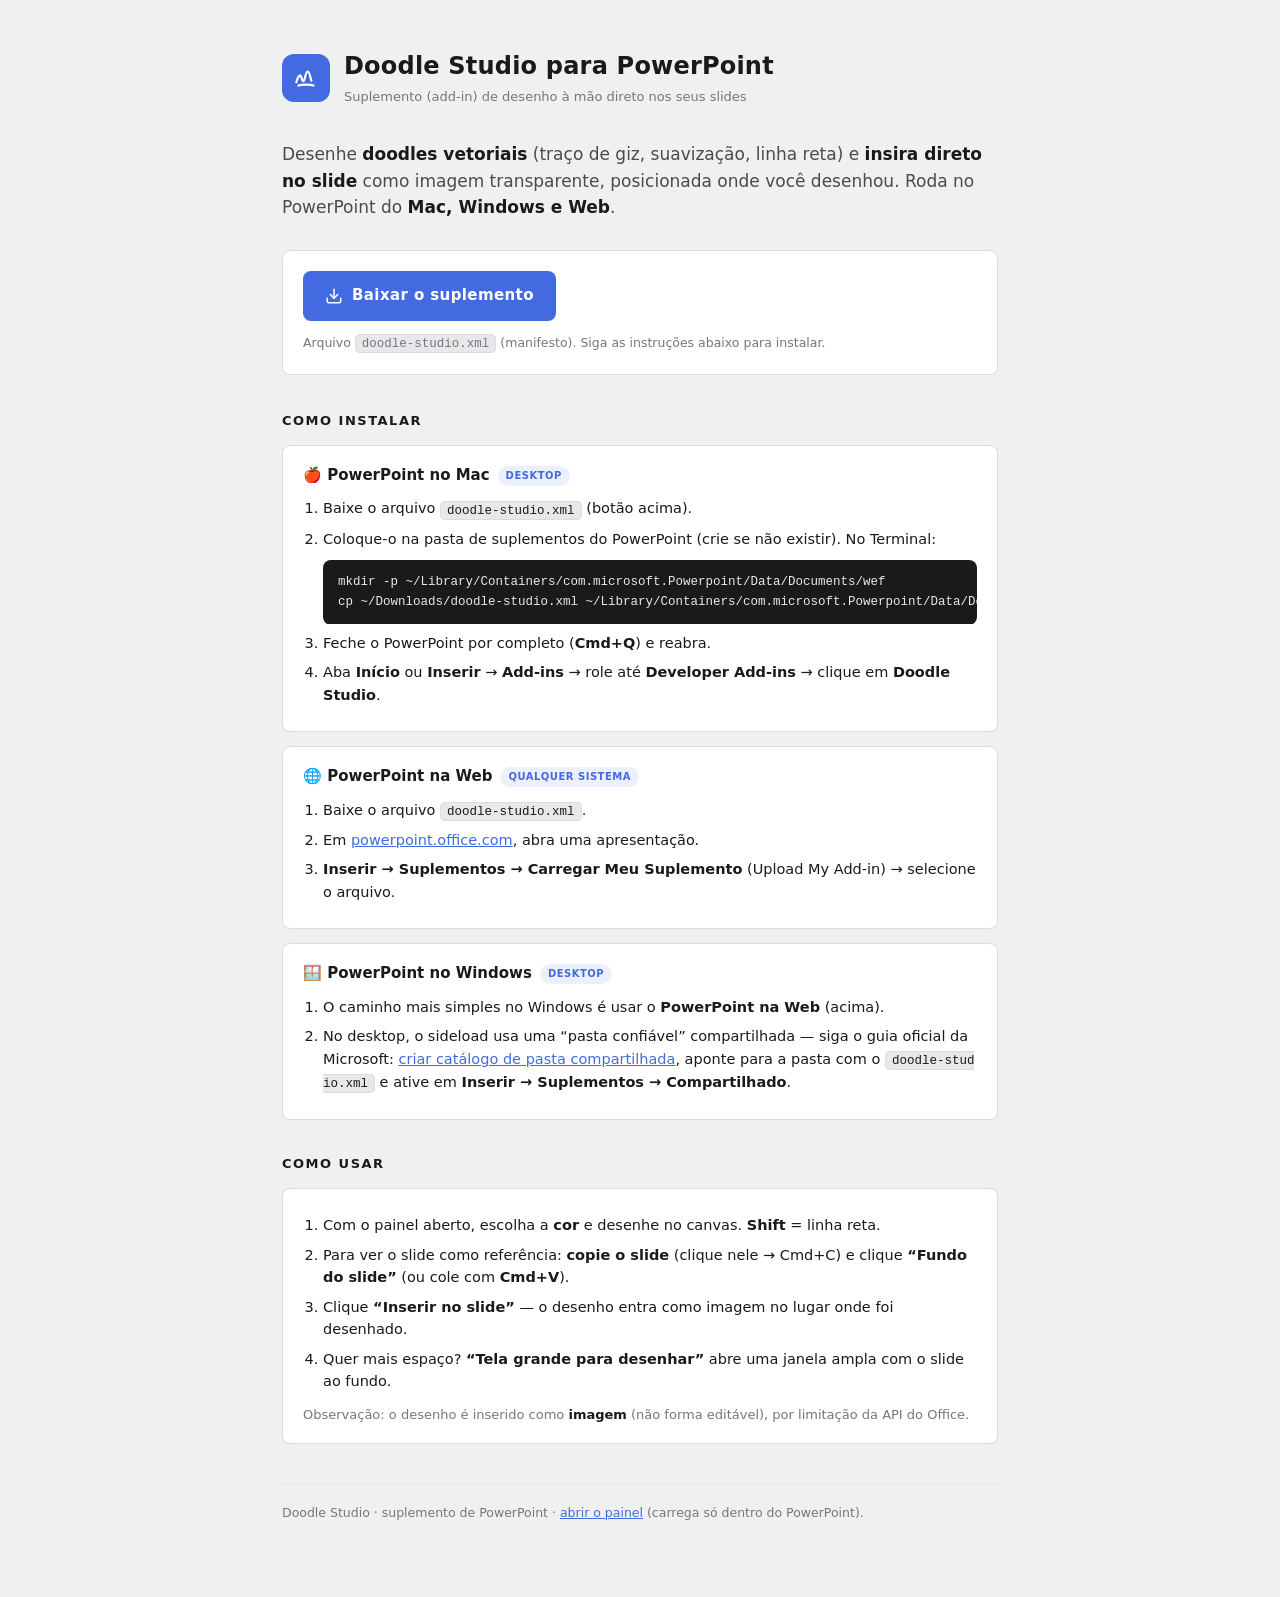
==== v3-powerpoint-addin/index.html @ b339f893 "feat(v3): web release (badge V3) + Doodle Studio PowerPoint add-in + landing Web: - v2.html badge at" ====
<!DOCTYPE html>
<html lang="pt-BR">
<head>
  <meta charset="UTF-8" />
  <meta name="viewport" content="width=device-width, initial-scale=1.0" />
  <title>Doodle Studio para PowerPoint — Instalar</title>
  <style>
    :root{
      --bg:#F0F0F1; --surface:#FFFFFF; --surface-2:#F2F2F4; --surface-3:#E8E8EB;
      --border:#DCDCDF; --border-2:#E6E6E9; --text:#1A1A1C; --muted:#76767C; --muted-2:#4A4A50;
      --accent:#436AE1; --accent-2:#5A7DE8; --accent-soft:rgba(67,106,225,.10); --radius:8px;
    }
    *{box-sizing:border-box;}
    body{margin:0;background:var(--bg);color:var(--text);
      font-family:ui-sans-serif,system-ui,-apple-system,"Segoe UI",Roboto,sans-serif;
      -webkit-font-smoothing:antialiased;line-height:1.55;}
    .wrap{max-width:760px;margin:0 auto;padding:48px 22px 80px;}
    header{display:flex;align-items:center;gap:14px;margin-bottom:34px;}
    .logo{width:48px;height:48px;border-radius:12px;background:var(--accent);color:#fff;display:grid;place-items:center;flex-shrink:0;}
    .logo svg{width:26px;height:26px;fill:none;stroke:currentColor;stroke-width:2;stroke-linecap:round;stroke-linejoin:round;}
    h1{margin:0;font-size:24px;font-weight:800;letter-spacing:.2px;}
    header p{margin:2px 0 0;color:var(--muted);font-size:13px;}
    .lead{font-size:17px;color:var(--muted-2);margin:0 0 30px;}
    .lead b{color:var(--text);}
    .cta{display:flex;flex-wrap:wrap;gap:12px;align-items:center;padding:20px;background:var(--surface);
      border:1px solid var(--border);border-radius:var(--radius);margin-bottom:36px;}
    .dl{display:inline-flex;align-items:center;gap:9px;background:var(--accent);color:#fff;text-decoration:none;
      font-weight:800;letter-spacing:.4px;padding:13px 22px;border-radius:var(--radius);font-size:15px;transition:background .12s;}
    .dl:hover{background:var(--accent-2);}
    .dl svg{width:18px;height:18px;fill:none;stroke:currentColor;stroke-width:2;stroke-linecap:round;stroke-linejoin:round;}
    .cta small{color:var(--muted);font-size:12.5px;}
    h2{font-size:13px;letter-spacing:1.5px;text-transform:uppercase;color:var(--text);margin:34px 0 14px;}
    .card{background:var(--surface);border:1px solid var(--border);border-radius:var(--radius);padding:18px 20px;margin-bottom:14px;}
    .card h3{margin:0 0 10px;font-size:15px;font-weight:800;display:flex;align-items:center;gap:8px;}
    .tag{font-size:10px;letter-spacing:.5px;text-transform:uppercase;font-weight:700;color:var(--accent);background:var(--accent-soft);padding:2px 8px;border-radius:999px;}
    ol{margin:0;padding-left:20px;}
    ol li{margin:7px 0;font-size:14.5px;}
    code{background:var(--surface-3);border:1px solid var(--border);border-radius:5px;padding:1.5px 6px;font-family:ui-monospace,Menlo,Consolas,monospace;font-size:12.5px;word-break:break-all;}
    pre{background:#1A1A1C;color:#E8E8EB;border-radius:var(--radius);padding:13px 15px;overflow:auto;font-size:12.5px;margin:10px 0 0;}
    .muted{color:var(--muted);font-size:13px;}
    a{color:var(--accent);}
    .steps b{color:var(--text);}
    footer{margin-top:40px;color:var(--muted);font-size:12.5px;border-top:1px solid var(--border-2);padding-top:18px;}
  </style>
</head>
<body>
  <div class="wrap">
    <header>
      <div class="logo" aria-hidden="true">
        <svg viewBox="0 0 24 24"><path d="M3 16c1.2-3.5 2-6.5 3.5-6.5S8 15 9.5 15s2-9 4-9 2.3 6 3.5 8.5"/><path d="M5 19c3-1.2 11-1.2 14 0"/></svg>
      </div>
      <div>
        <h1>Doodle Studio para PowerPoint</h1>
        <p>Suplemento (add-in) de desenho à mão direto nos seus slides</p>
      </div>
    </header>

    <p class="lead">Desenhe <b>doodles vetoriais</b> (traço de giz, suavização, linha reta) e <b>insira direto no slide</b> como imagem transparente, posicionada onde você desenhou. Roda no PowerPoint do <b>Mac, Windows e Web</b>.</p>

    <div class="cta">
      <a class="dl" href="manifest.xml" download="doodle-studio.xml">
        <svg viewBox="0 0 24 24"><path d="M21 15v4a2 2 0 0 1-2 2H5a2 2 0 0 1-2-2v-4"/><polyline points="7 10 12 15 17 10"/><line x1="12" y1="15" x2="12" y2="3"/></svg>
        Baixar o suplemento
      </a>
      <small>Arquivo <code>doodle-studio.xml</code> (manifesto). Siga as instruções abaixo para instalar.</small>
    </div>

    <h2>Como instalar</h2>

    <div class="card steps">
      <h3>🍎 PowerPoint no Mac <span class="tag">desktop</span></h3>
      <ol>
        <li>Baixe o arquivo <code>doodle-studio.xml</code> (botão acima).</li>
        <li>Coloque-o na pasta de suplementos do PowerPoint (crie se não existir). No Terminal:
          <pre>mkdir -p ~/Library/Containers/com.microsoft.Powerpoint/Data/Documents/wef
cp ~/Downloads/doodle-studio.xml ~/Library/Containers/com.microsoft.Powerpoint/Data/Documents/wef/</pre>
        </li>
        <li>Feche o PowerPoint por completo (<b>Cmd+Q</b>) e reabra.</li>
        <li>Aba <b>Início</b> ou <b>Inserir</b> → <b>Add-ins</b> → role até <b>Developer Add-ins</b> → clique em <b>Doodle Studio</b>.</li>
      </ol>
    </div>

    <div class="card steps">
      <h3>🌐 PowerPoint na Web <span class="tag">qualquer sistema</span></h3>
      <ol>
        <li>Baixe o arquivo <code>doodle-studio.xml</code>.</li>
        <li>Em <a href="https://powerpoint.office.com" target="_blank" rel="noopener">powerpoint.office.com</a>, abra uma apresentação.</li>
        <li><b>Inserir → Suplementos → Carregar Meu Suplemento</b> (Upload My Add-in) → selecione o arquivo.</li>
      </ol>
    </div>

    <div class="card steps">
      <h3>🪟 PowerPoint no Windows <span class="tag">desktop</span></h3>
      <ol>
        <li>O caminho mais simples no Windows é usar o <b>PowerPoint na Web</b> (acima).</li>
        <li>No desktop, o sideload usa uma “pasta confiável” compartilhada — siga o guia oficial da Microsoft:
          <a href="https://learn.microsoft.com/office/dev/add-ins/testing/create-a-network-shared-folder-catalog-for-task-pane-and-content-add-ins" target="_blank" rel="noopener">criar catálogo de pasta compartilhada</a>, aponte para a pasta com o <code>doodle-studio.xml</code> e ative em <b>Inserir → Suplementos → Compartilhado</b>.</li>
      </ol>
    </div>

    <h2>Como usar</h2>
    <div class="card steps">
      <ol>
        <li>Com o painel aberto, escolha a <b>cor</b> e desenhe no canvas. <b>Shift</b> = linha reta.</li>
        <li>Para ver o slide como referência: <b>copie o slide</b> (clique nele → Cmd+C) e clique <b>“Fundo do slide”</b> (ou cole com <b>Cmd+V</b>).</li>
        <li>Clique <b>“Inserir no slide”</b> — o desenho entra como imagem no lugar onde foi desenhado.</li>
        <li>Quer mais espaço? <b>“Tela grande para desenhar”</b> abre uma janela ampla com o slide ao fundo.</li>
      </ol>
      <p class="muted" style="margin:12px 0 0;">Observação: o desenho é inserido como <b>imagem</b> (não forma editável), por limitação da API do Office.</p>
    </div>

    <footer>
      Doodle Studio · suplemento de PowerPoint · <a href="src/taskpane/taskpane.html">abrir o painel</a> (carrega só dentro do PowerPoint).
    </footer>
  </div>
</body>
</html>
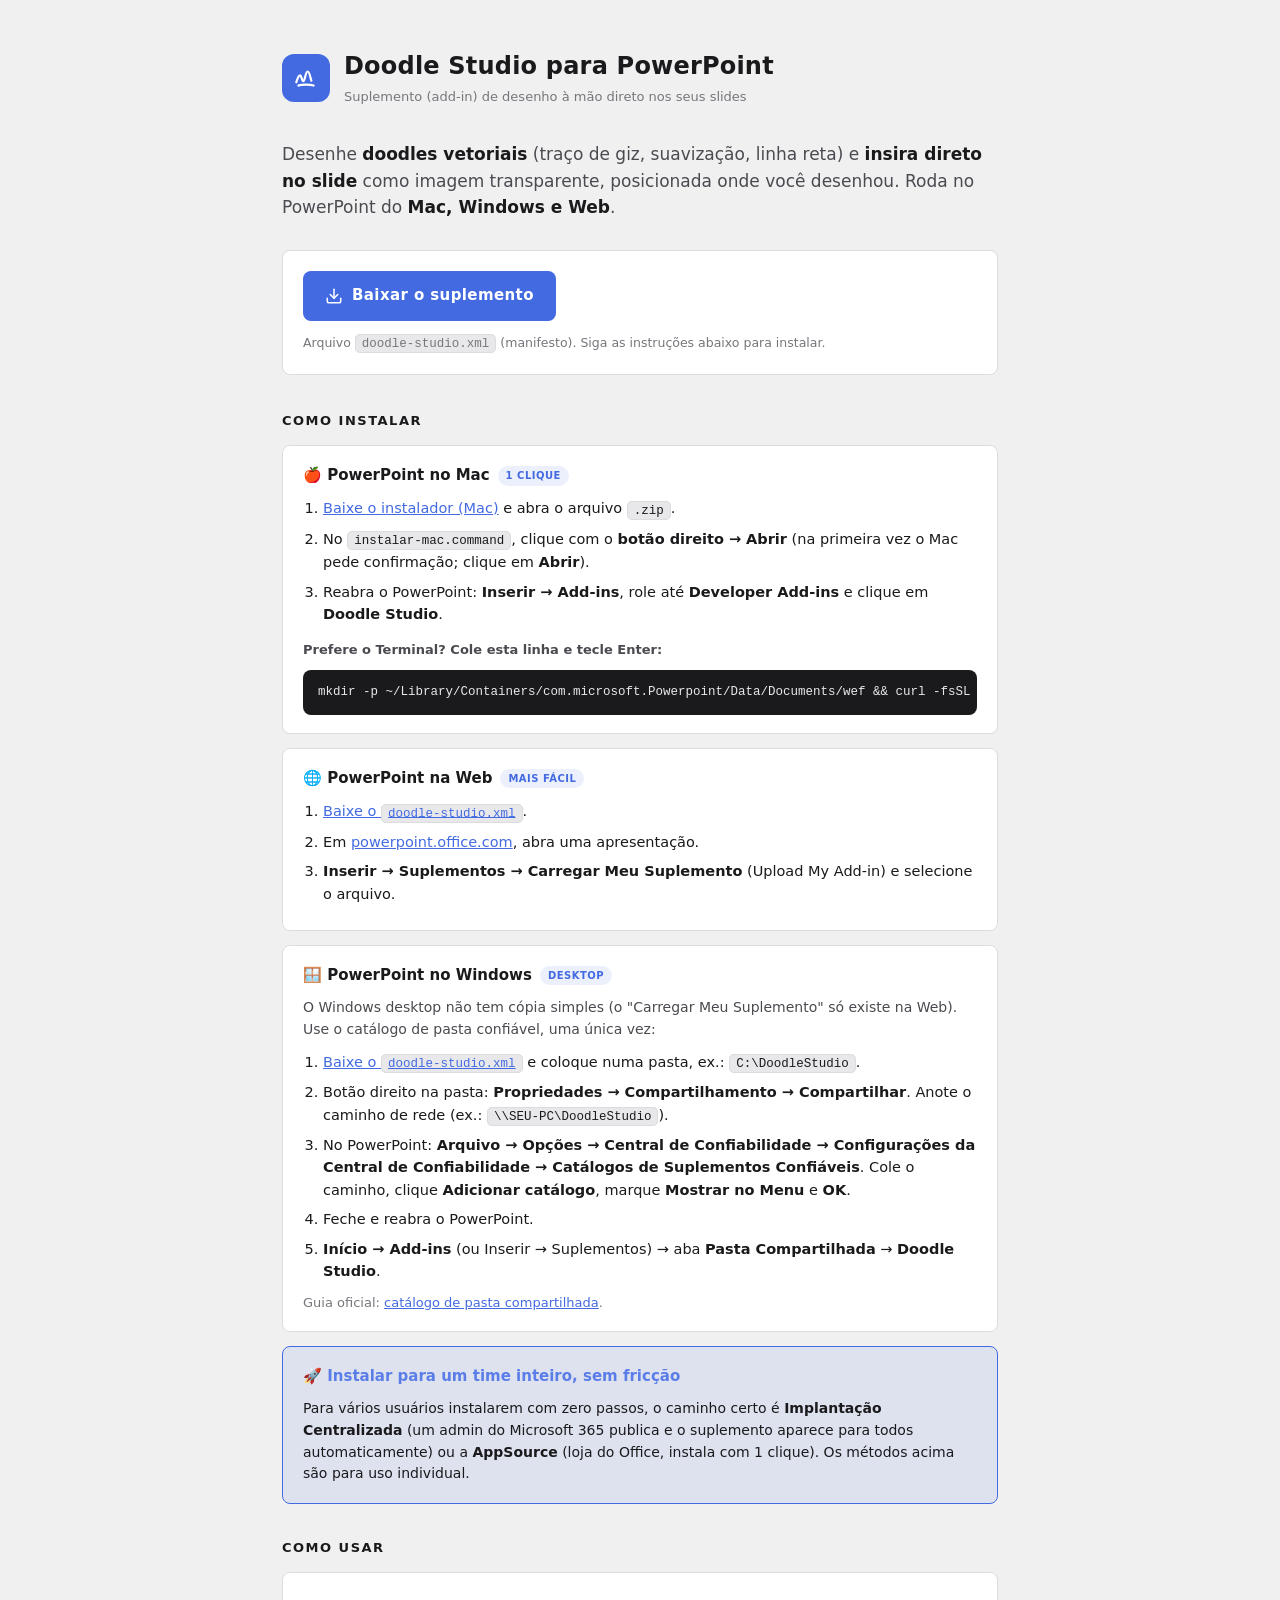
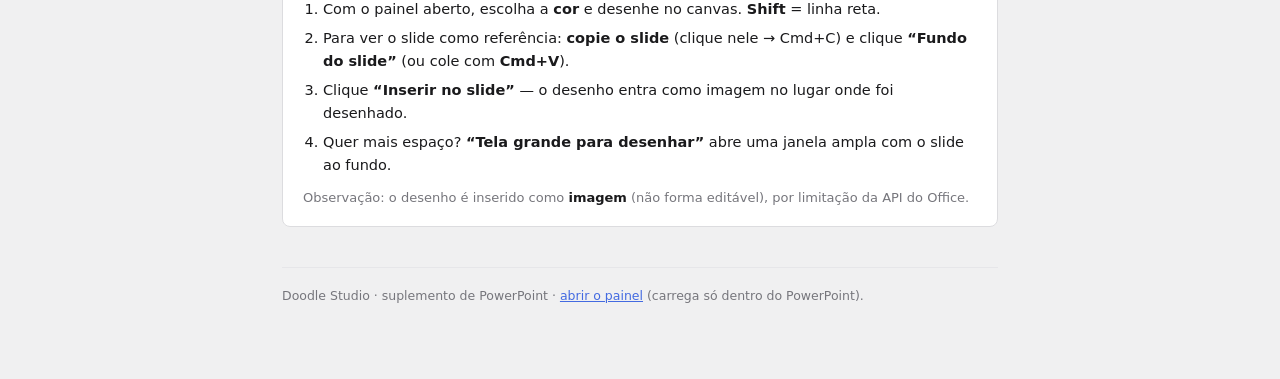
==== commit 03b46796: "feat(addin): instalador 1-clique pro Mac + instruções de instalação melhores - instalar-mac.command " ====
--- a/v3-powerpoint-addin/index.html
+++ b/v3-powerpoint-addin/index.html
@@ -68,34 +68,41 @@
     <h2>Como instalar</h2>
 
     <div class="card steps">
-      <h3>🍎 PowerPoint no Mac <span class="tag">desktop</span></h3>
+      <h3>🍎 PowerPoint no Mac <span class="tag">1 clique</span></h3>
       <ol>
-        <li>Baixe o arquivo <code>doodle-studio.xml</code> (botão acima).</li>
-        <li>Coloque-o na pasta de suplementos do PowerPoint (crie se não existir). No Terminal:
-          <pre>mkdir -p ~/Library/Containers/com.microsoft.Powerpoint/Data/Documents/wef
-cp ~/Downloads/doodle-studio.xml ~/Library/Containers/com.microsoft.Powerpoint/Data/Documents/wef/</pre>
-        </li>
-        <li>Feche o PowerPoint por completo (<b>Cmd+Q</b>) e reabra.</li>
-        <li>Aba <b>Início</b> ou <b>Inserir</b> → <b>Add-ins</b> → role até <b>Developer Add-ins</b> → clique em <b>Doodle Studio</b>.</li>
+        <li><a href="instalar-mac.zip" download>Baixe o instalador (Mac)</a> e abra o arquivo <code>.zip</code>.</li>
+        <li>No <code>instalar-mac.command</code>, clique com o <b>botão direito → Abrir</b> (na primeira vez o Mac pede confirmação; clique em <b>Abrir</b>).</li>
+        <li>Reabra o PowerPoint: <b>Inserir → Add-ins</b>, role até <b>Developer Add-ins</b> e clique em <b>Doodle Studio</b>.</li>
       </ol>
+      <p style="margin:14px 0 6px;font-size:13px;color:var(--muted-2);font-weight:700;">Prefere o Terminal? Cole esta linha e tecle Enter:</p>
+      <pre>mkdir -p ~/Library/Containers/com.microsoft.Powerpoint/Data/Documents/wef &amp;&amp; curl -fsSL https://doodle-studio-app.vercel.app/manifest.xml -o ~/Library/Containers/com.microsoft.Powerpoint/Data/Documents/wef/doodle-studio.xml &amp;&amp; osascript -e 'tell application "Microsoft PowerPoint" to quit'</pre>
     </div>
 
     <div class="card steps">
-      <h3>🌐 PowerPoint na Web <span class="tag">qualquer sistema</span></h3>
+      <h3>🌐 PowerPoint na Web <span class="tag">mais fácil</span></h3>
       <ol>
-        <li>Baixe o arquivo <code>doodle-studio.xml</code>.</li>
+        <li><a href="manifest.xml" download="doodle-studio.xml">Baixe o <code>doodle-studio.xml</code></a>.</li>
         <li>Em <a href="https://powerpoint.office.com" target="_blank" rel="noopener">powerpoint.office.com</a>, abra uma apresentação.</li>
-        <li><b>Inserir → Suplementos → Carregar Meu Suplemento</b> (Upload My Add-in) → selecione o arquivo.</li>
+        <li><b>Inserir → Suplementos → Carregar Meu Suplemento</b> (Upload My Add-in) e selecione o arquivo.</li>
       </ol>
     </div>
 
     <div class="card steps">
       <h3>🪟 PowerPoint no Windows <span class="tag">desktop</span></h3>
+      <p style="margin:0 0 10px;font-size:14px;color:var(--muted-2);">O Windows desktop não tem cópia simples (o "Carregar Meu Suplemento" só existe na Web). Use o catálogo de pasta confiável, uma única vez:</p>
       <ol>
-        <li>O caminho mais simples no Windows é usar o <b>PowerPoint na Web</b> (acima).</li>
-        <li>No desktop, o sideload usa uma “pasta confiável” compartilhada — siga o guia oficial da Microsoft:
-          <a href="https://learn.microsoft.com/office/dev/add-ins/testing/create-a-network-shared-folder-catalog-for-task-pane-and-content-add-ins" target="_blank" rel="noopener">criar catálogo de pasta compartilhada</a>, aponte para a pasta com o <code>doodle-studio.xml</code> e ative em <b>Inserir → Suplementos → Compartilhado</b>.</li>
+        <li><a href="manifest.xml" download="doodle-studio.xml">Baixe o <code>doodle-studio.xml</code></a> e coloque numa pasta, ex.: <code>C:\DoodleStudio</code>.</li>
+        <li>Botão direito na pasta: <b>Propriedades → Compartilhamento → Compartilhar</b>. Anote o caminho de rede (ex.: <code>\\SEU-PC\DoodleStudio</code>).</li>
+        <li>No PowerPoint: <b>Arquivo → Opções → Central de Confiabilidade → Configurações da Central de Confiabilidade → Catálogos de Suplementos Confiáveis</b>. Cole o caminho, clique <b>Adicionar catálogo</b>, marque <b>Mostrar no Menu</b> e <b>OK</b>.</li>
+        <li>Feche e reabra o PowerPoint.</li>
+        <li><b>Início → Add-ins</b> (ou Inserir → Suplementos) → aba <b>Pasta Compartilhada</b> → <b>Doodle Studio</b>.</li>
       </ol>
+      <p class="muted" style="margin:10px 0 0;">Guia oficial: <a href="https://learn.microsoft.com/office/dev/add-ins/testing/create-a-network-shared-folder-catalog-for-task-pane-and-content-add-ins?product=powerpoint" target="_blank" rel="noopener">catálogo de pasta compartilhada</a>.</p>
+    </div>
+
+    <div class="card" style="background:var(--accent-soft);border-color:var(--accent);">
+      <h3 style="color:var(--accent-2);">🚀 Instalar para um time inteiro, sem fricção</h3>
+      <p style="margin:0;font-size:14px;">Para vários usuários instalarem com zero passos, o caminho certo é <b>Implantação Centralizada</b> (um admin do Microsoft 365 publica e o suplemento aparece para todos automaticamente) ou a <b>AppSource</b> (loja do Office, instala com 1 clique). Os métodos acima são para uso individual.</p>
     </div>
 
     <h2>Como usar</h2>
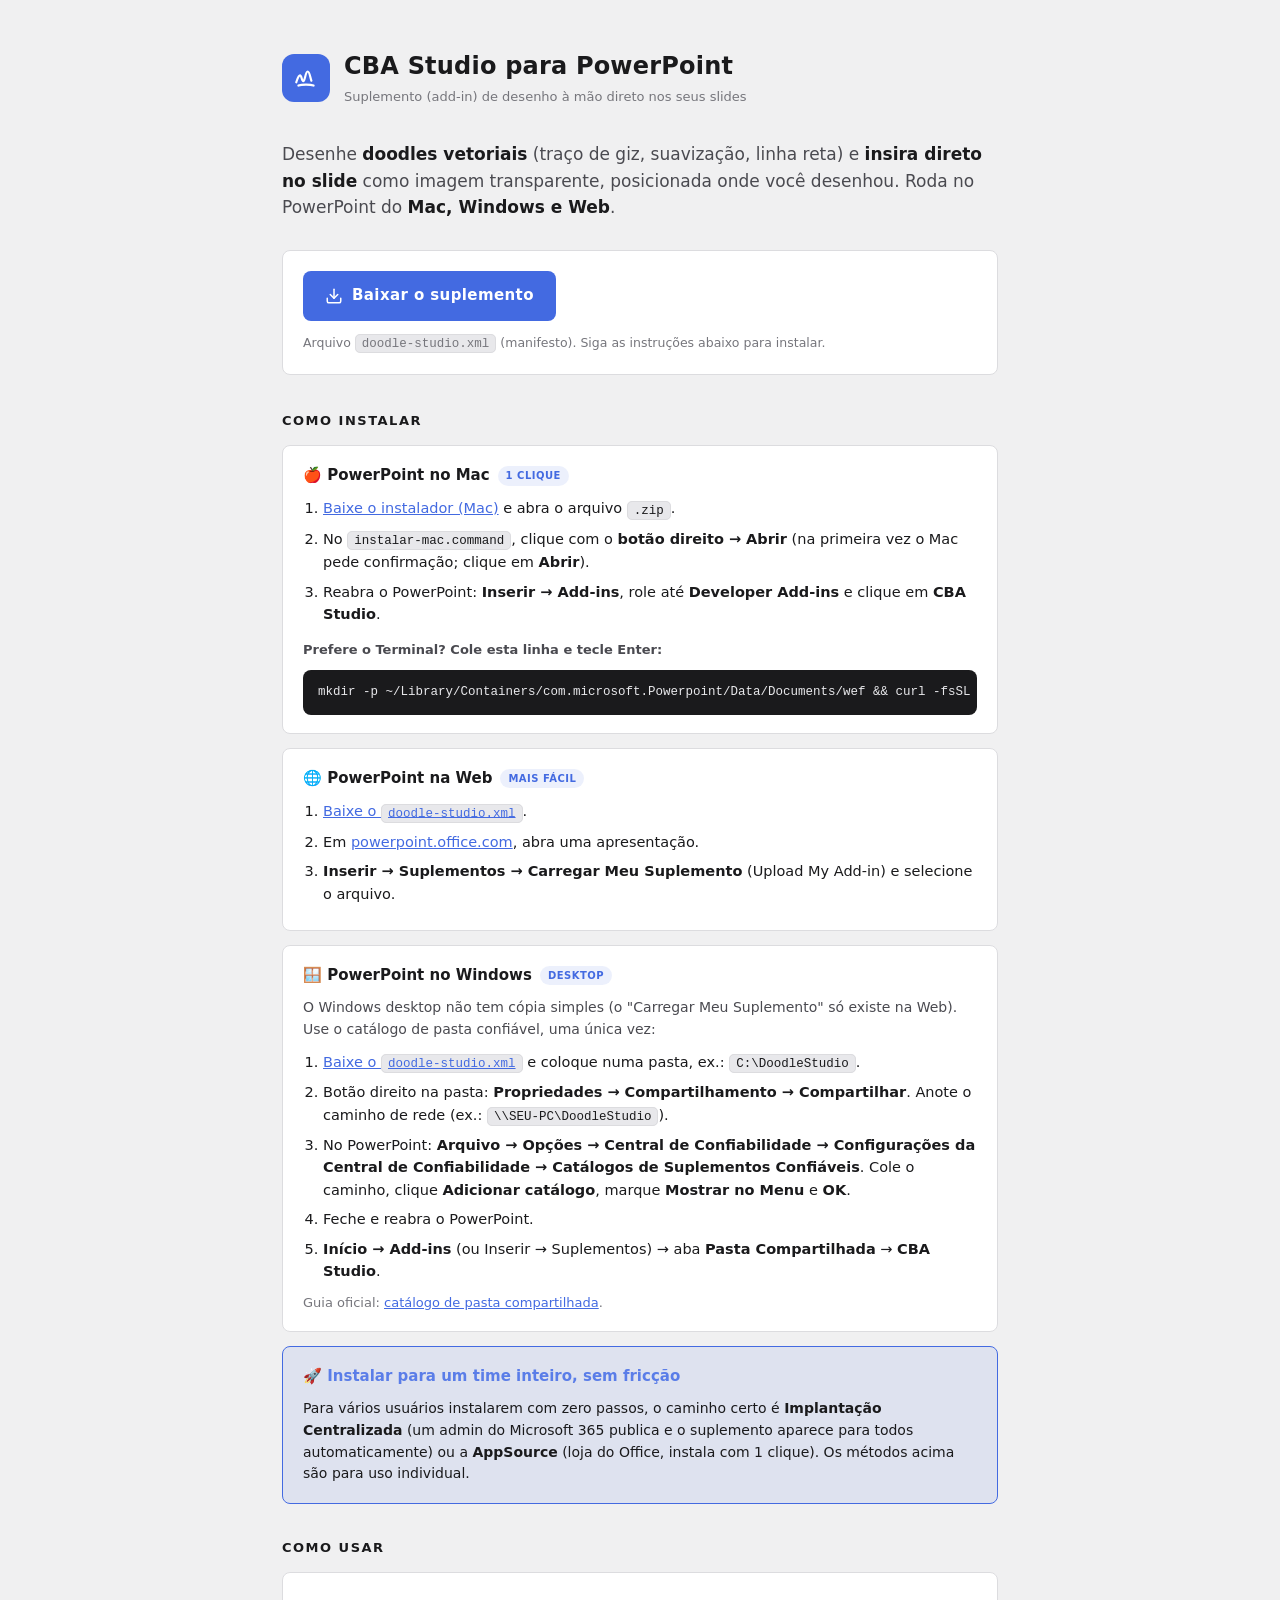
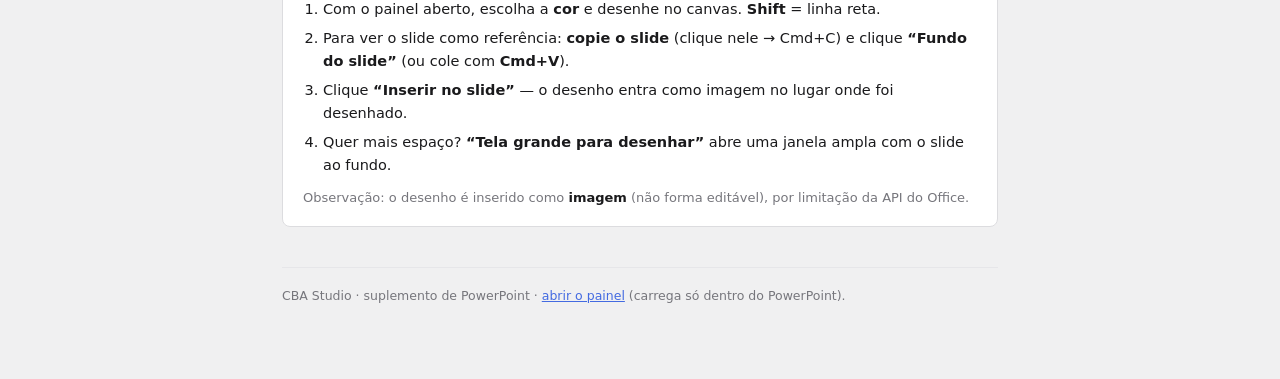
==== commit 860ddace: "feat(addin): rename para CBA Studio + UX da faixa (galeria de estilos com preview, entrelinha rápida" ====
--- a/v3-powerpoint-addin/index.html
+++ b/v3-powerpoint-addin/index.html
@@ -3,7 +3,7 @@
 <head>
   <meta charset="UTF-8" />
   <meta name="viewport" content="width=device-width, initial-scale=1.0" />
-  <title>Doodle Studio para PowerPoint — Instalar</title>
+  <title>CBA Studio para PowerPoint — Instalar</title>
   <style>
     :root{
       --bg:#F0F0F1; --surface:#FFFFFF; --surface-2:#F2F2F4; --surface-3:#E8E8EB;
@@ -50,7 +50,7 @@
         <svg viewBox="0 0 24 24"><path d="M3 16c1.2-3.5 2-6.5 3.5-6.5S8 15 9.5 15s2-9 4-9 2.3 6 3.5 8.5"/><path d="M5 19c3-1.2 11-1.2 14 0"/></svg>
       </div>
       <div>
-        <h1>Doodle Studio para PowerPoint</h1>
+        <h1>CBA Studio para PowerPoint</h1>
         <p>Suplemento (add-in) de desenho à mão direto nos seus slides</p>
       </div>
     </header>
@@ -72,7 +72,7 @@
       <ol>
         <li><a href="instalar-mac.zip" download>Baixe o instalador (Mac)</a> e abra o arquivo <code>.zip</code>.</li>
         <li>No <code>instalar-mac.command</code>, clique com o <b>botão direito → Abrir</b> (na primeira vez o Mac pede confirmação; clique em <b>Abrir</b>).</li>
-        <li>Reabra o PowerPoint: <b>Inserir → Add-ins</b>, role até <b>Developer Add-ins</b> e clique em <b>Doodle Studio</b>.</li>
+        <li>Reabra o PowerPoint: <b>Inserir → Add-ins</b>, role até <b>Developer Add-ins</b> e clique em <b>CBA Studio</b>.</li>
       </ol>
       <p style="margin:14px 0 6px;font-size:13px;color:var(--muted-2);font-weight:700;">Prefere o Terminal? Cole esta linha e tecle Enter:</p>
       <pre>mkdir -p ~/Library/Containers/com.microsoft.Powerpoint/Data/Documents/wef &amp;&amp; curl -fsSL https://doodle-studio-app.vercel.app/manifest.xml -o ~/Library/Containers/com.microsoft.Powerpoint/Data/Documents/wef/doodle-studio.xml &amp;&amp; osascript -e 'tell application "Microsoft PowerPoint" to quit'</pre>
@@ -95,7 +95,7 @@
         <li>Botão direito na pasta: <b>Propriedades → Compartilhamento → Compartilhar</b>. Anote o caminho de rede (ex.: <code>\\SEU-PC\DoodleStudio</code>).</li>
         <li>No PowerPoint: <b>Arquivo → Opções → Central de Confiabilidade → Configurações da Central de Confiabilidade → Catálogos de Suplementos Confiáveis</b>. Cole o caminho, clique <b>Adicionar catálogo</b>, marque <b>Mostrar no Menu</b> e <b>OK</b>.</li>
         <li>Feche e reabra o PowerPoint.</li>
-        <li><b>Início → Add-ins</b> (ou Inserir → Suplementos) → aba <b>Pasta Compartilhada</b> → <b>Doodle Studio</b>.</li>
+        <li><b>Início → Add-ins</b> (ou Inserir → Suplementos) → aba <b>Pasta Compartilhada</b> → <b>CBA Studio</b>.</li>
       </ol>
       <p class="muted" style="margin:10px 0 0;">Guia oficial: <a href="https://learn.microsoft.com/office/dev/add-ins/testing/create-a-network-shared-folder-catalog-for-task-pane-and-content-add-ins?product=powerpoint" target="_blank" rel="noopener">catálogo de pasta compartilhada</a>.</p>
     </div>
@@ -117,7 +117,7 @@
     </div>
 
     <footer>
-      Doodle Studio · suplemento de PowerPoint · <a href="src/taskpane/taskpane.html">abrir o painel</a> (carrega só dentro do PowerPoint).
+      CBA Studio · suplemento de PowerPoint · <a href="src/taskpane/taskpane.html">abrir o painel</a> (carrega só dentro do PowerPoint).
     </footer>
   </div>
 </body>
